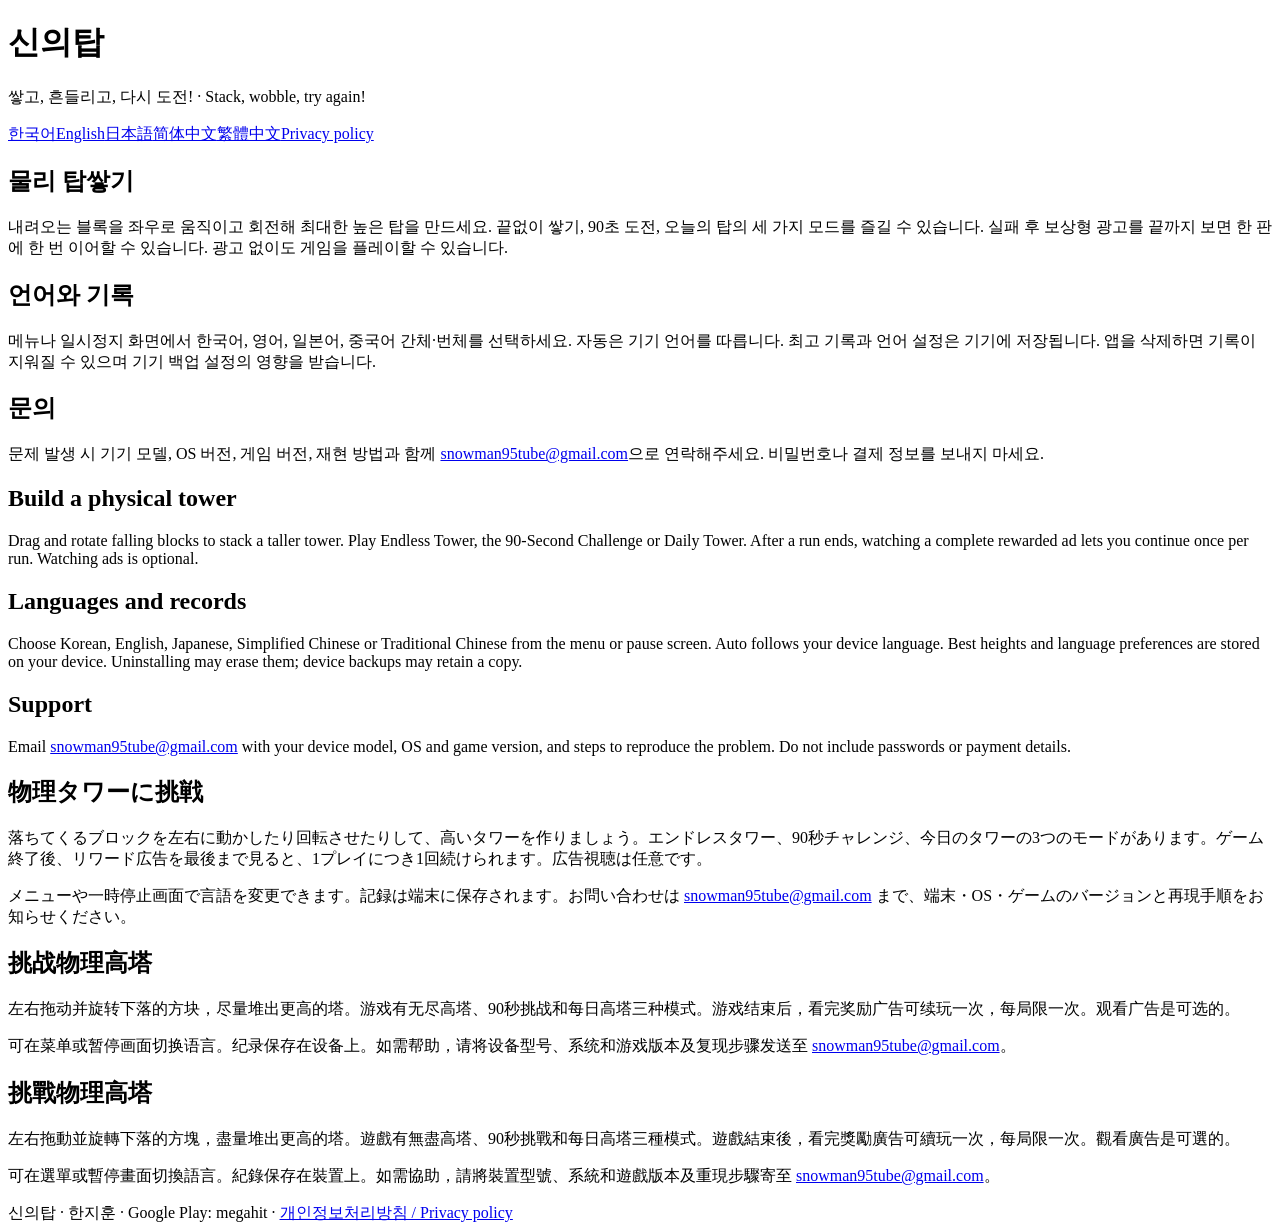
==== index.html @ 43a54bdb "Publish game support and privacy policy" ====
<!doctype html><html lang="ko"><head><meta charset="utf-8"><meta name="viewport" content="width=device-width,initial-scale=1"><title>신의탑 — Support</title><meta name="description" content="신의탑 물리 탑쌓기 게임의 지원 및 개인정보 안내"><link rel="stylesheet" href="style.css"></head><body><main>
<header><h1>신의탑</h1><p>쌓고, 흔들리고, 다시 도전! · Stack, wobble, try again!</p><nav><a href="#ko">한국어</a><a href="#en">English</a><a href="#ja">日本語</a><a href="#sc">简体中文</a><a href="#tc">繁體中文</a><a href="privacy.html">Privacy policy</a></nav></header>
<section id="ko" lang="ko"><h2>물리 탑쌓기</h2><p>내려오는 블록을 좌우로 움직이고 회전해 최대한 높은 탑을 만드세요. 끝없이 쌓기, 90초 도전, 오늘의 탑의 세 가지 모드를 즐길 수 있습니다. 실패 후 보상형 광고를 끝까지 보면 한 판에 한 번 이어할 수 있습니다. 광고 없이도 게임을 플레이할 수 있습니다.</p><h2>언어와 기록</h2><p>메뉴나 일시정지 화면에서 한국어, 영어, 일본어, 중국어 간체·번체를 선택하세요. 자동은 기기 언어를 따릅니다. 최고 기록과 언어 설정은 기기에 저장됩니다. 앱을 삭제하면 기록이 지워질 수 있으며 기기 백업 설정의 영향을 받습니다.</p><h2>문의</h2><p>문제 발생 시 기기 모델, OS 버전, 게임 버전, 재현 방법과 함께 <a href="mailto:snowman95tube@gmail.com">snowman95tube@gmail.com</a>으로 연락해주세요. 비밀번호나 결제 정보를 보내지 마세요.</p></section>
<section id="en" lang="en"><h2>Build a physical tower</h2><p>Drag and rotate falling blocks to stack a taller tower. Play Endless Tower, the 90-Second Challenge or Daily Tower. After a run ends, watching a complete rewarded ad lets you continue once per run. Watching ads is optional.</p><h2>Languages and records</h2><p>Choose Korean, English, Japanese, Simplified Chinese or Traditional Chinese from the menu or pause screen. Auto follows your device language. Best heights and language preferences are stored on your device. Uninstalling may erase them; device backups may retain a copy.</p><h2>Support</h2><p>Email <a href="mailto:snowman95tube@gmail.com">snowman95tube@gmail.com</a> with your device model, OS and game version, and steps to reproduce the problem. Do not include passwords or payment details.</p></section>
<section id="ja" lang="ja"><h2>物理タワーに挑戦</h2><p>落ちてくるブロックを左右に動かしたり回転させたりして、高いタワーを作りましょう。エンドレスタワー、90秒チャレンジ、今日のタワーの3つのモードがあります。ゲーム終了後、リワード広告を最後まで見ると、1プレイにつき1回続けられます。広告視聴は任意です。</p><p>メニューや一時停止画面で言語を変更できます。記録は端末に保存されます。お問い合わせは <a href="mailto:snowman95tube@gmail.com">snowman95tube@gmail.com</a> まで、端末・OS・ゲームのバージョンと再現手順をお知らせください。</p></section>
<section id="sc" lang="zh-Hans"><h2>挑战物理高塔</h2><p>左右拖动并旋转下落的方块，尽量堆出更高的塔。游戏有无尽高塔、90秒挑战和每日高塔三种模式。游戏结束后，看完奖励广告可续玩一次，每局限一次。观看广告是可选的。</p><p>可在菜单或暂停画面切换语言。纪录保存在设备上。如需帮助，请将设备型号、系统和游戏版本及复现步骤发送至 <a href="mailto:snowman95tube@gmail.com">snowman95tube@gmail.com</a>。</p></section>
<section id="tc" lang="zh-Hant"><h2>挑戰物理高塔</h2><p>左右拖動並旋轉下落的方塊，盡量堆出更高的塔。遊戲有無盡高塔、90秒挑戰和每日高塔三種模式。遊戲結束後，看完獎勵廣告可續玩一次，每局限一次。觀看廣告是可選的。</p><p>可在選單或暫停畫面切換語言。紀錄保存在裝置上。如需協助，請將裝置型號、系統和遊戲版本及重現步驟寄至 <a href="mailto:snowman95tube@gmail.com">snowman95tube@gmail.com</a>。</p></section>
<footer>신의탑 · 한지훈 · Google Play: megahit · <a href="privacy.html">개인정보처리방침 / Privacy policy</a></footer></main></body></html>
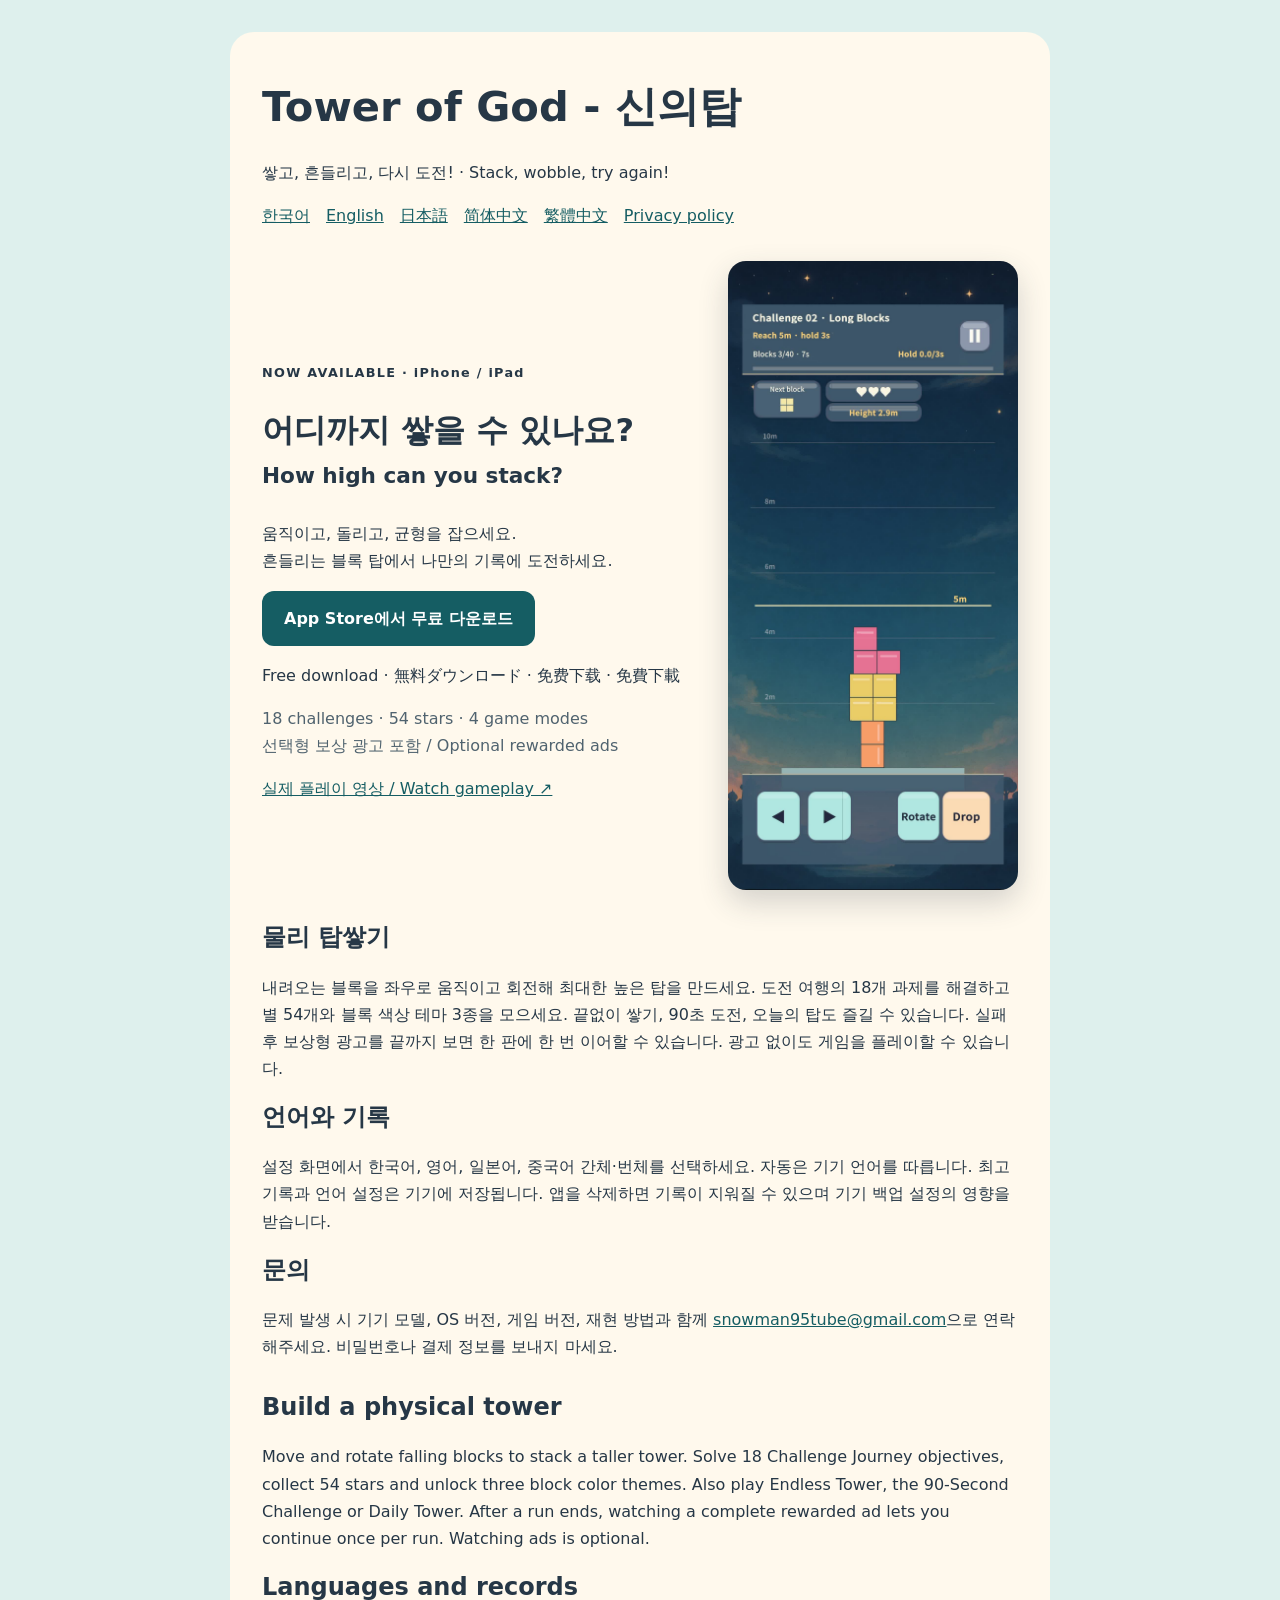
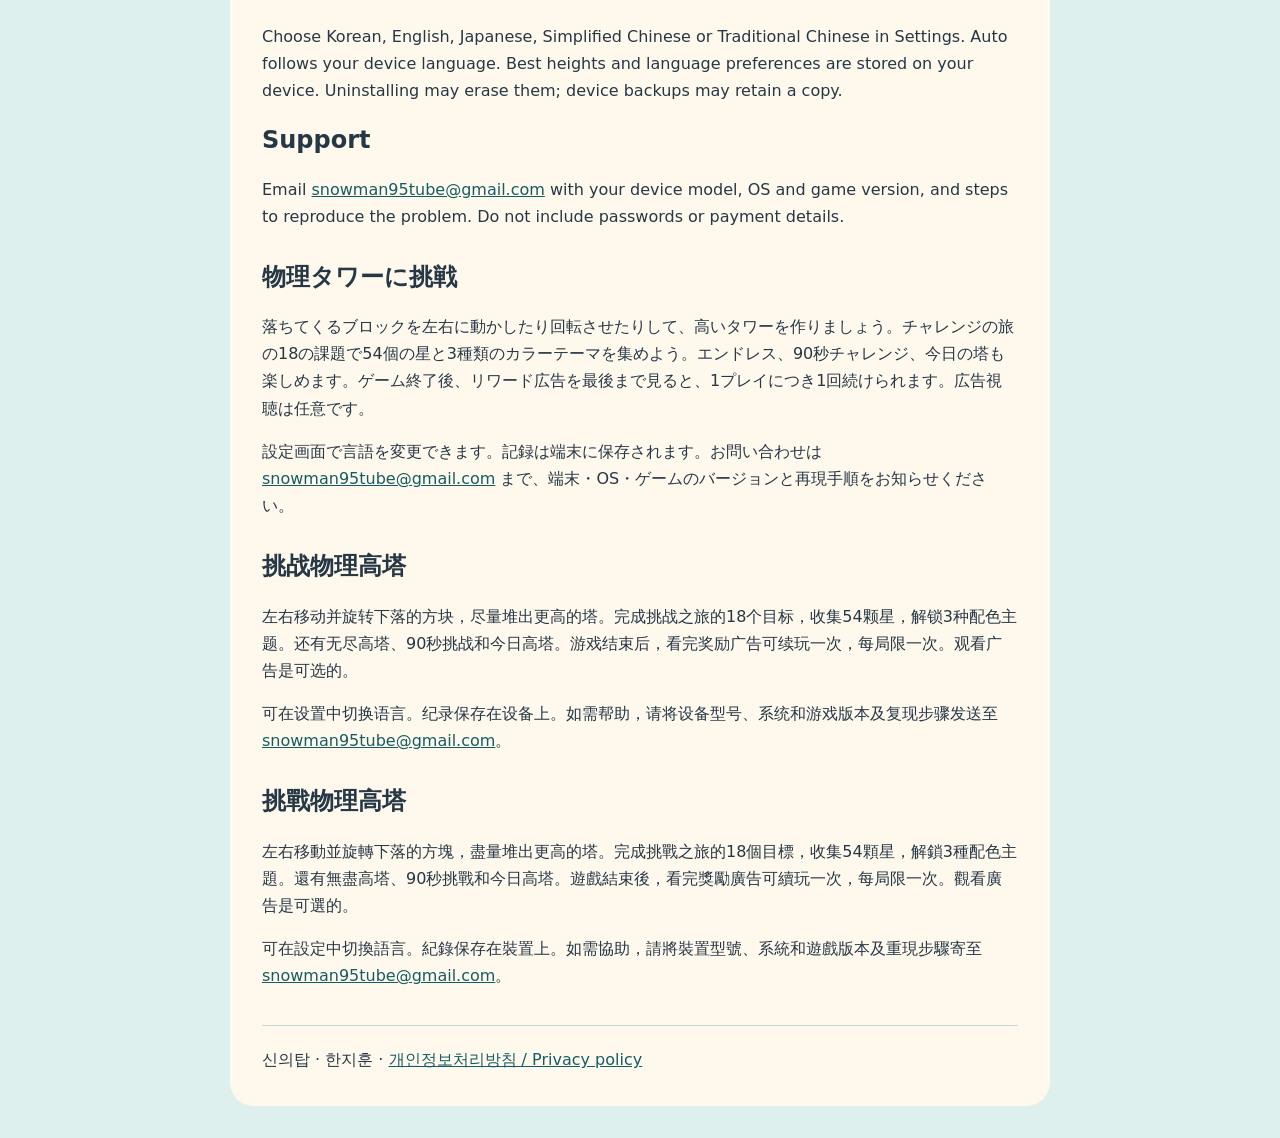
==== commit 7d362ae7: "Promote iOS launch with download links and localized challenge details" ====
--- a/index.html
+++ b/index.html
@@ -1,8 +1,8 @@
-<!doctype html><html lang="ko"><head><meta charset="utf-8"><meta name="viewport" content="width=device-width,initial-scale=1"><title>신의탑 — Support</title><meta name="description" content="신의탑 물리 탑쌓기 게임의 지원 및 개인정보 안내"><link rel="stylesheet" href="style.css"></head><body><main>
-<header><h1>신의탑</h1><p>쌓고, 흔들리고, 다시 도전! · Stack, wobble, try again!</p><nav><a href="#ko">한국어</a><a href="#en">English</a><a href="#ja">日本語</a><a href="#sc">简体中文</a><a href="#tc">繁體中文</a><a href="privacy.html">Privacy policy</a></nav></header>
-<section id="ko" lang="ko"><h2>물리 탑쌓기</h2><p>내려오는 블록을 좌우로 움직이고 회전해 최대한 높은 탑을 만드세요. 끝없이 쌓기, 90초 도전, 오늘의 탑의 세 가지 모드를 즐길 수 있습니다. 실패 후 보상형 광고를 끝까지 보면 한 판에 한 번 이어할 수 있습니다. 광고 없이도 게임을 플레이할 수 있습니다.</p><h2>언어와 기록</h2><p>메뉴나 일시정지 화면에서 한국어, 영어, 일본어, 중국어 간체·번체를 선택하세요. 자동은 기기 언어를 따릅니다. 최고 기록과 언어 설정은 기기에 저장됩니다. 앱을 삭제하면 기록이 지워질 수 있으며 기기 백업 설정의 영향을 받습니다.</p><h2>문의</h2><p>문제 발생 시 기기 모델, OS 버전, 게임 버전, 재현 방법과 함께 <a href="mailto:snowman95tube@gmail.com">snowman95tube@gmail.com</a>으로 연락해주세요. 비밀번호나 결제 정보를 보내지 마세요.</p></section>
-<section id="en" lang="en"><h2>Build a physical tower</h2><p>Drag and rotate falling blocks to stack a taller tower. Play Endless Tower, the 90-Second Challenge or Daily Tower. After a run ends, watching a complete rewarded ad lets you continue once per run. Watching ads is optional.</p><h2>Languages and records</h2><p>Choose Korean, English, Japanese, Simplified Chinese or Traditional Chinese from the menu or pause screen. Auto follows your device language. Best heights and language preferences are stored on your device. Uninstalling may erase them; device backups may retain a copy.</p><h2>Support</h2><p>Email <a href="mailto:snowman95tube@gmail.com">snowman95tube@gmail.com</a> with your device model, OS and game version, and steps to reproduce the problem. Do not include passwords or payment details.</p></section>
-<section id="ja" lang="ja"><h2>物理タワーに挑戦</h2><p>落ちてくるブロックを左右に動かしたり回転させたりして、高いタワーを作りましょう。エンドレスタワー、90秒チャレンジ、今日のタワーの3つのモードがあります。ゲーム終了後、リワード広告を最後まで見ると、1プレイにつき1回続けられます。広告視聴は任意です。</p><p>メニューや一時停止画面で言語を変更できます。記録は端末に保存されます。お問い合わせは <a href="mailto:snowman95tube@gmail.com">snowman95tube@gmail.com</a> まで、端末・OS・ゲームのバージョンと再現手順をお知らせください。</p></section>
-<section id="sc" lang="zh-Hans"><h2>挑战物理高塔</h2><p>左右拖动并旋转下落的方块，尽量堆出更高的塔。游戏有无尽高塔、90秒挑战和每日高塔三种模式。游戏结束后，看完奖励广告可续玩一次，每局限一次。观看广告是可选的。</p><p>可在菜单或暂停画面切换语言。纪录保存在设备上。如需帮助，请将设备型号、系统和游戏版本及复现步骤发送至 <a href="mailto:snowman95tube@gmail.com">snowman95tube@gmail.com</a>。</p></section>
-<section id="tc" lang="zh-Hant"><h2>挑戰物理高塔</h2><p>左右拖動並旋轉下落的方塊，盡量堆出更高的塔。遊戲有無盡高塔、90秒挑戰和每日高塔三種模式。遊戲結束後，看完獎勵廣告可續玩一次，每局限一次。觀看廣告是可選的。</p><p>可在選單或暫停畫面切換語言。紀錄保存在裝置上。如需協助，請將裝置型號、系統和遊戲版本及重現步驟寄至 <a href="mailto:snowman95tube@gmail.com">snowman95tube@gmail.com</a>。</p></section>
-<footer>신의탑 · 한지훈 · Google Play: megahit · <a href="privacy.html">개인정보처리방침 / Privacy policy</a></footer></main></body></html>
+<!doctype html><html lang="ko"><head><meta charset="utf-8"><meta name="viewport" content="width=device-width,initial-scale=1"><title>Tower of God - 신의탑 | 무료 물리 블록 쌓기 게임</title><meta name="description" content="무료 iPhone·iPad 물리 블록 쌓기 게임. 18개 도전 과제, 끝없이 쌓기, 90초 도전, 오늘의 탑. 한국어·영어·일본어·중국어 지원."><link rel="stylesheet" href="style.css"><link rel="canonical" href="https://snowman95.github.io/physics-tower-support/"><meta property="og:title" content="Tower of God - 신의탑"><meta property="og:description" content="어디까지 쌓을 수 있나요? 무료 물리 블록 쌓기 게임 · Free physics stacking game for iPhone and iPad."><meta property="og:image" content="https://snowman95.github.io/physics-tower-support/gameplay.jpg"><meta property="og:type" content="website"></head><body><main>
+<header><h1>Tower of God - 신의탑</h1><p>쌓고, 흔들리고, 다시 도전! · Stack, wobble, try again!</p><nav><a href="#ko">한국어</a><a href="#en">English</a><a href="#ja">日本語</a><a href="#sc">简体中文</a><a href="#tc">繁體中文</a><a href="privacy.html">Privacy policy</a></nav></header><section class="hero"><div><p class="eyebrow">NOW AVAILABLE · iPhone / iPad</p><h2>어디까지 쌓을 수 있나요?<br><span>How high can you stack?</span></h2><p>움직이고, 돌리고, 균형을 잡으세요.<br>흔들리는 블록 탑에서 나만의 기록에 도전하세요.</p><a class="download" href="https://apps.apple.com/app/id6817821624">App Store에서 무료 다운로드</a><p>Free download · 無料ダウンロード · 免费下载 · 免費下載</p><p class="subtle">18 challenges · 54 stars · 4 game modes<br>선택형 보상 광고 포함 / Optional rewarded ads</p><a href="https://www.youtube.com/shorts/C5xECF8hQxE">실제 플레이 영상 / Watch gameplay ↗</a></div><img src="gameplay.jpg" alt="실제 게임 화면: 블록을 쌓아 목표 높이에 도전" width="360" height="780"></section>
+<section id="ko" lang="ko"><h2>물리 탑쌓기</h2><p>내려오는 블록을 좌우로 움직이고 회전해 최대한 높은 탑을 만드세요. 도전 여행의 18개 과제를 해결하고 별 54개와 블록 색상 테마 3종을 모으세요. 끝없이 쌓기, 90초 도전, 오늘의 탑도 즐길 수 있습니다. 실패 후 보상형 광고를 끝까지 보면 한 판에 한 번 이어할 수 있습니다. 광고 없이도 게임을 플레이할 수 있습니다.</p><h2>언어와 기록</h2><p>설정 화면에서 한국어, 영어, 일본어, 중국어 간체·번체를 선택하세요. 자동은 기기 언어를 따릅니다. 최고 기록과 언어 설정은 기기에 저장됩니다. 앱을 삭제하면 기록이 지워질 수 있으며 기기 백업 설정의 영향을 받습니다.</p><h2>문의</h2><p>문제 발생 시 기기 모델, OS 버전, 게임 버전, 재현 방법과 함께 <a href="mailto:snowman95tube@gmail.com">snowman95tube@gmail.com</a>으로 연락해주세요. 비밀번호나 결제 정보를 보내지 마세요.</p></section>
+<section id="en" lang="en"><h2>Build a physical tower</h2><p>Move and rotate falling blocks to stack a taller tower. Solve 18 Challenge Journey objectives, collect 54 stars and unlock three block color themes. Also play Endless Tower, the 90-Second Challenge or Daily Tower. After a run ends, watching a complete rewarded ad lets you continue once per run. Watching ads is optional.</p><h2>Languages and records</h2><p>Choose Korean, English, Japanese, Simplified Chinese or Traditional Chinese in Settings. Auto follows your device language. Best heights and language preferences are stored on your device. Uninstalling may erase them; device backups may retain a copy.</p><h2>Support</h2><p>Email <a href="mailto:snowman95tube@gmail.com">snowman95tube@gmail.com</a> with your device model, OS and game version, and steps to reproduce the problem. Do not include passwords or payment details.</p></section>
+<section id="ja" lang="ja"><h2>物理タワーに挑戦</h2><p>落ちてくるブロックを左右に動かしたり回転させたりして、高いタワーを作りましょう。チャレンジの旅の18の課題で54個の星と3種類のカラーテーマを集めよう。エンドレス、90秒チャレンジ、今日の塔も楽しめます。ゲーム終了後、リワード広告を最後まで見ると、1プレイにつき1回続けられます。広告視聴は任意です。</p><p>設定画面で言語を変更できます。記録は端末に保存されます。お問い合わせは <a href="mailto:snowman95tube@gmail.com">snowman95tube@gmail.com</a> まで、端末・OS・ゲームのバージョンと再現手順をお知らせください。</p></section>
+<section id="sc" lang="zh-Hans"><h2>挑战物理高塔</h2><p>左右移动并旋转下落的方块，尽量堆出更高的塔。完成挑战之旅的18个目标，收集54颗星，解锁3种配色主题。还有无尽高塔、90秒挑战和今日高塔。游戏结束后，看完奖励广告可续玩一次，每局限一次。观看广告是可选的。</p><p>可在设置中切换语言。纪录保存在设备上。如需帮助，请将设备型号、系统和游戏版本及复现步骤发送至 <a href="mailto:snowman95tube@gmail.com">snowman95tube@gmail.com</a>。</p></section>
+<section id="tc" lang="zh-Hant"><h2>挑戰物理高塔</h2><p>左右移動並旋轉下落的方塊，盡量堆出更高的塔。完成挑戰之旅的18個目標，收集54顆星，解鎖3種配色主題。還有無盡高塔、90秒挑戰和今日高塔。遊戲結束後，看完獎勵廣告可續玩一次，每局限一次。觀看廣告是可選的。</p><p>可在設定中切換語言。紀錄保存在裝置上。如需協助，請將裝置型號、系統和遊戲版本及重現步驟寄至 <a href="mailto:snowman95tube@gmail.com">snowman95tube@gmail.com</a>。</p></section>
+<footer>신의탑 · 한지훈 · <a href="privacy.html">개인정보처리방침 / Privacy policy</a></footer></main></body></html>
--- a/style.css
+++ b/style.css
@@ -0,0 +1,3 @@
+:root{color-scheme:light;--ink:#263746;--paper:#fff9ed;--teal:#def0ed}*{box-sizing:border-box}body{margin:0;font-family:system-ui,sans-serif;background:var(--teal);color:var(--ink);line-height:1.7}main{max-width:820px;margin:32px auto;padding:32px;background:var(--paper);border-radius:24px}h1{font-size:2.6rem;margin:.2em 0}h2{line-height:1.3}nav{display:flex;gap:16px;flex-wrap:wrap}a{color:#155d63}section{margin:32px 0}footer{border-top:1px solid #c7d8d2;margin-top:36px;padding-top:20px}.subtle{color:#50636f}@media(max-width:600px){main{margin:0;padding:24px;border-radius:0}h1{font-size:2rem}}
+
+.hero{display:grid;grid-template-columns:1.2fr .8fr;gap:30px;align-items:center}.hero img{max-width:100%;height:auto;border-radius:18px;box-shadow:0 12px 30px #26374633}.hero h2{font-size:2rem}.hero h2 span{font-size:1.35rem}.eyebrow{font-size:.8rem;font-weight:800;letter-spacing:.1em}.download{display:inline-block;background:#155d63;color:white;font-weight:800;text-decoration:none;padding:14px 22px;border-radius:12px}@media(max-width:600px){.hero{grid-template-columns:1fr}.hero img{width:240px;justify-self:center}.hero h2{font-size:1.8rem}}
